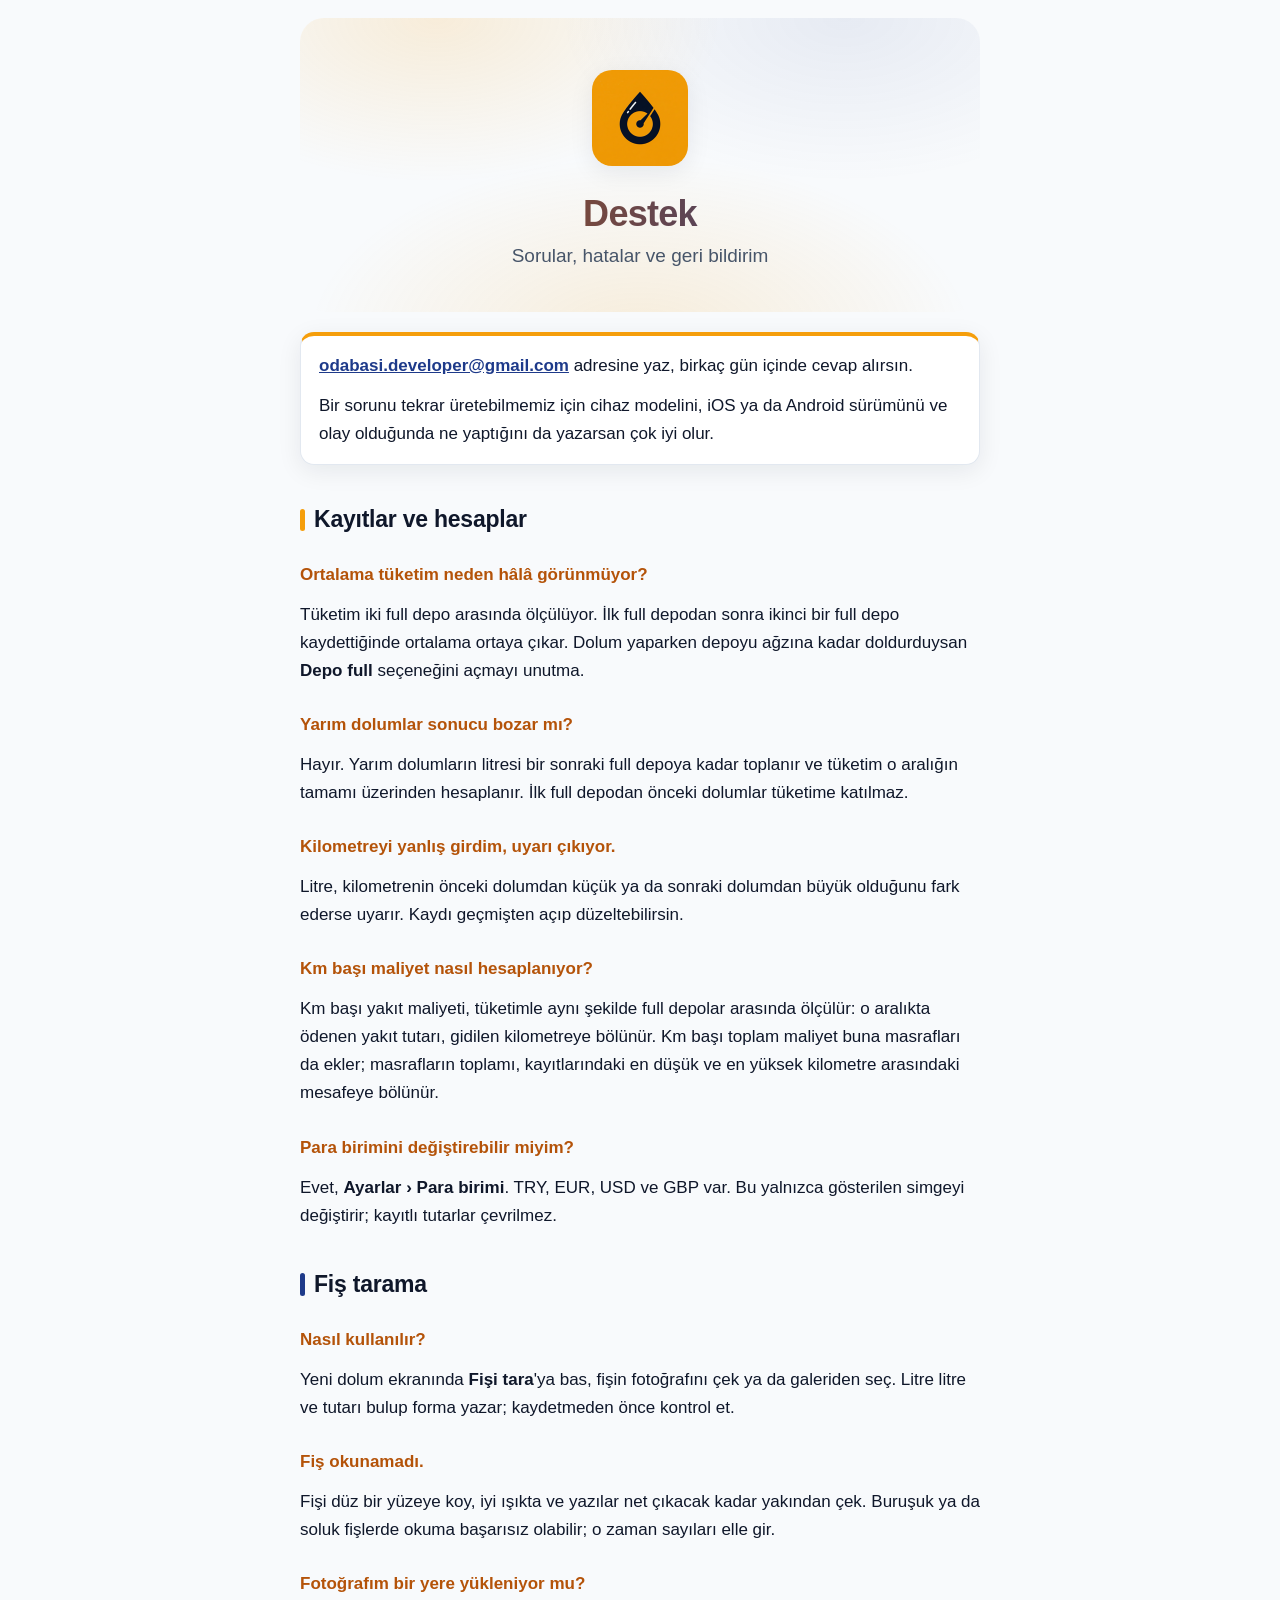
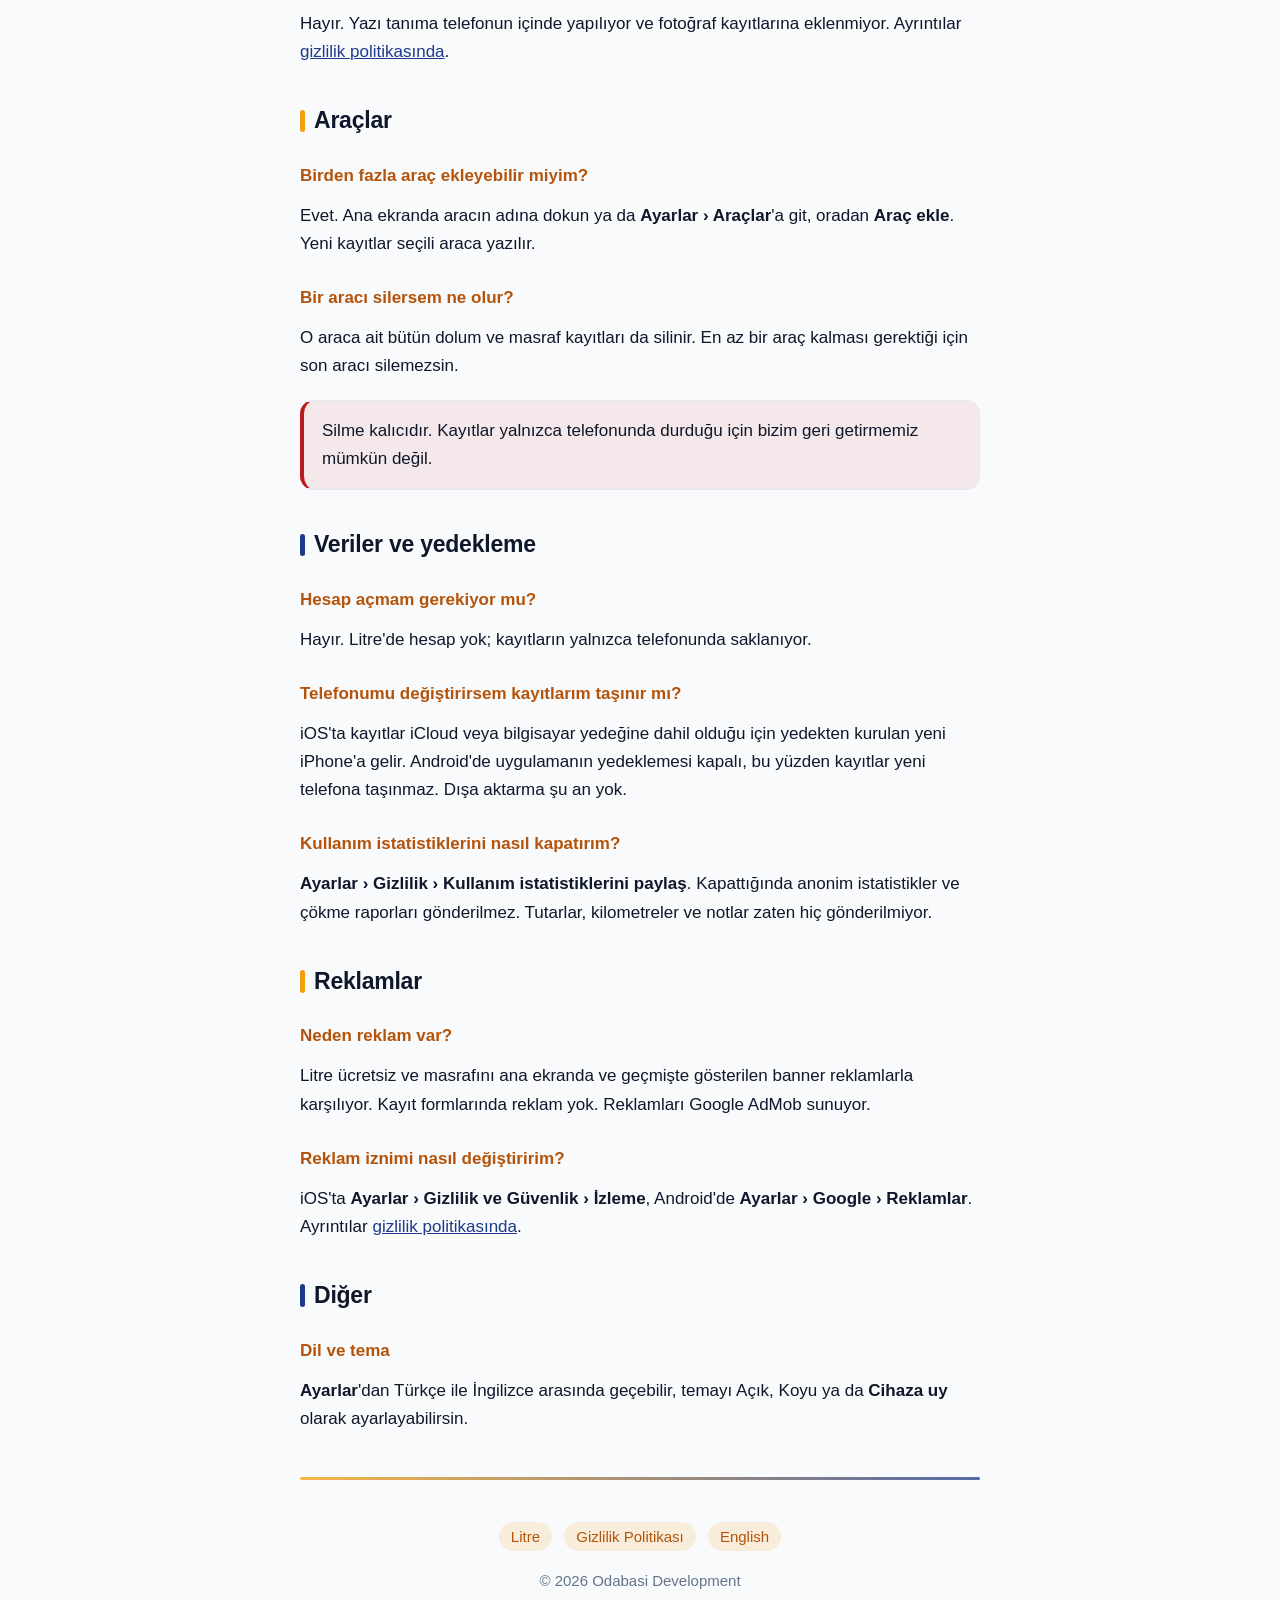
==== support/index.html @ 736e10ad "Litre website: home, privacy and support pages in Turkish and English Co-Authored-By: Claude Opus 5." ====
<!DOCTYPE html>
<html lang="tr">
<head>
<meta charset="utf-8">
<meta name="viewport" content="width=device-width, initial-scale=1">
<title>Litre — Destek</title>
<meta name="description" content="Litre için yardım ve iletişim: dolum kaydı, tüketim hesabı, fiş tarama, araçlar, yedekleme ve reklamlar.">
<link rel="icon" href="../assets/logo.png">
<link rel="stylesheet" href="../assets/style.css">
<link rel="alternate" hreflang="en" href="https://nodabasi.github.io/litre-app/en/support/">
<link rel="alternate" hreflang="tr" href="https://nodabasi.github.io/litre-app/support/">
</head>
<body>
<div class="wrap">

<header>
  <img src="../assets/logo.png" alt="Litre">
  <h1>Destek</h1>
  <p class="tagline">Sorular, hatalar ve geri bildirim</p>
</header>

<div class="contact">
  <p><a href="mailto:odabasi.developer@gmail.com">odabasi.developer@gmail.com</a>
  adresine yaz, birkaç gün içinde cevap alırsın.</p>
  <p>Bir sorunu tekrar üretebilmemiz için cihaz modelini, iOS ya da Android sürümünü ve
  olay olduğunda ne yaptığını da yazarsan çok iyi olur.</p>
</div>

<h2>Kayıtlar ve hesaplar</h2>

<h3>Ortalama tüketim neden hâlâ görünmüyor?</h3>
<p>Tüketim iki full depo arasında ölçülüyor. İlk full depodan sonra ikinci bir full
depo kaydettiğinde ortalama ortaya çıkar. Dolum yaparken depoyu ağzına kadar
doldurduysan <b>Depo full</b> seçeneğini açmayı unutma.</p>

<h3>Yarım dolumlar sonucu bozar mı?</h3>
<p>Hayır. Yarım dolumların litresi bir sonraki full depoya kadar toplanır ve tüketim o
aralığın tamamı üzerinden hesaplanır. İlk full depodan önceki dolumlar tüketime
katılmaz.</p>

<h3>Kilometreyi yanlış girdim, uyarı çıkıyor.</h3>
<p>Litre, kilometrenin önceki dolumdan küçük ya da sonraki dolumdan büyük olduğunu fark
ederse uyarır. Kaydı geçmişten açıp düzeltebilirsin.</p>

<h3>Km başı maliyet nasıl hesaplanıyor?</h3>
<p>Km başı yakıt maliyeti, tüketimle aynı şekilde full depolar arasında ölçülür: o
aralıkta ödenen yakıt tutarı, gidilen kilometreye bölünür. Km başı toplam maliyet buna
masrafları da ekler; masrafların toplamı, kayıtlarındaki en düşük ve en yüksek kilometre
arasındaki mesafeye bölünür.</p>

<h3>Para birimini değiştirebilir miyim?</h3>
<p>Evet, <b>Ayarlar › Para birimi</b>. TRY, EUR, USD ve GBP var. Bu yalnızca gösterilen
simgeyi değiştirir; kayıtlı tutarlar çevrilmez.</p>

<h2>Fiş tarama</h2>

<h3>Nasıl kullanılır?</h3>
<p>Yeni dolum ekranında <b>Fişi tara</b>'ya bas, fişin fotoğrafını çek ya da galeriden
seç. Litre litre ve tutarı bulup forma yazar; kaydetmeden önce kontrol et.</p>

<h3>Fiş okunamadı.</h3>
<p>Fişi düz bir yüzeye koy, iyi ışıkta ve yazılar net çıkacak kadar yakından çek.
Buruşuk ya da soluk fişlerde okuma başarısız olabilir; o zaman sayıları elle gir.</p>

<h3>Fotoğrafım bir yere yükleniyor mu?</h3>
<p>Hayır. Yazı tanıma telefonun içinde yapılıyor ve fotoğraf kayıtlarına eklenmiyor.
Ayrıntılar <a href="../privacy/">gizlilik politikasında</a>.</p>

<h2>Araçlar</h2>

<h3>Birden fazla araç ekleyebilir miyim?</h3>
<p>Evet. Ana ekranda aracın adına dokun ya da <b>Ayarlar › Araçlar</b>'a git, oradan
<b>Araç ekle</b>. Yeni kayıtlar seçili araca yazılır.</p>

<h3>Bir aracı silersem ne olur?</h3>
<p>O araca ait bütün dolum ve masraf kayıtları da silinir. En az bir araç kalması
gerektiği için son aracı silemezsin.</p>

<div class="notice">
  <p>Silme kalıcıdır. Kayıtlar yalnızca telefonunda durduğu için bizim geri getirmemiz
  mümkün değil.</p>
</div>

<h2>Veriler ve yedekleme</h2>

<h3>Hesap açmam gerekiyor mu?</h3>
<p>Hayır. Litre'de hesap yok; kayıtların yalnızca telefonunda saklanıyor.</p>

<h3>Telefonumu değiştirirsem kayıtlarım taşınır mı?</h3>
<p>iOS'ta kayıtlar iCloud veya bilgisayar yedeğine dahil olduğu için yedekten kurulan
yeni iPhone'a gelir. Android'de uygulamanın yedeklemesi kapalı, bu yüzden kayıtlar yeni
telefona taşınmaz. Dışa aktarma şu an yok.</p>

<h3>Kullanım istatistiklerini nasıl kapatırım?</h3>
<p><b>Ayarlar › Gizlilik › Kullanım istatistiklerini paylaş</b>. Kapattığında anonim
istatistikler ve çökme raporları gönderilmez. Tutarlar, kilometreler ve notlar zaten hiç
gönderilmiyor.</p>

<h2>Reklamlar</h2>

<h3>Neden reklam var?</h3>
<p>Litre ücretsiz ve masrafını ana ekranda ve geçmişte gösterilen banner reklamlarla
karşılıyor. Kayıt formlarında reklam yok. Reklamları Google AdMob sunuyor.</p>

<h3>Reklam iznimi nasıl değiştiririm?</h3>
<p>iOS'ta <b>Ayarlar › Gizlilik ve Güvenlik › İzleme</b>, Android'de <b>Ayarlar ›
Google › Reklamlar</b>. Ayrıntılar <a href="../privacy/#reklamlar">gizlilik
politikasında</a>.</p>

<h2>Diğer</h2>

<h3>Dil ve tema</h3>
<p><b>Ayarlar</b>'dan Türkçe ile İngilizce arasında geçebilir, temayı Açık, Koyu ya da
<b>Cihaza uy</b> olarak ayarlayabilirsin.</p>

<hr>
<footer>
  <a href="../">Litre</a>
  <a href="../privacy/">Gizlilik Politikası</a>
  <a href="../en/support/" hreflang="en">English</a>
  <div class="copyright">© 2026 Odabasi Development</div>
</footer>

</div>
</body>
</html>
---- assets/style.css ----
/* Shared stylesheet for every page. Palette mirrors the app: the amber of the
   icon on a cool near-white ground, with the icon's navy as the second colour
   and the app's red for destructive actions.

   Mobile first: the base rules target a phone, and the only media queries widen
   things for larger screens or adapt to a dark colour scheme. */

:root {
  --ink: #0f172a;
  --ink-soft: #475569;
  --ink-faint: #64748b;
  --ground: #f8fafc;
  --card: #ffffff;
  --line: #e2e8f0;

  /* Amber is too light for text on white, so text uses the app's warning tone. */
  --brand: #b45309;
  --brand-fill: #f59e0b;
  --accent: #1e3a8a;
  --green: #15803d;
  --red: #b91c1c;

  /* Same hues at low alpha, for card and badge fills. */
  --brand-tint: #f59e0b24;
  --accent-tint: #1e3a8a14;
  --green-tint: #15803d1a;
  --red-tint: #b91c1c14;

  --shadow: 0 6px 24px rgb(15 23 42 / 0.08);
}

@media (prefers-color-scheme: dark) {
  :root {
    --ink: #e2e8f0;
    --ink-soft: #cbd5e1;
    --ink-faint: #94a3b8;
    --ground: #0b1220;
    --card: #152033;
    --line: #2c3a52;

    --brand: #fbbf24;
    --brand-fill: #fbbf24;
    --accent: #93c5fd;
    --green: #4ade80;
    --red: #f87171;

    --brand-tint: #fbbf2424;
    --accent-tint: #93c5fd1f;
    --green-tint: #4ade8024;
    --red-tint: #f8717124;

    --shadow: 0 6px 24px rgb(0 0 0 / 0.35);
  }
}

* { box-sizing: border-box; }

body {
  margin: 0;
  padding: 0 18px 64px;
  background: var(--ground);
  color: var(--ink);
  font: 17px/1.65 -apple-system, BlinkMacSystemFont, "Segoe UI", Roboto, Helvetica, Arial, sans-serif;
  -webkit-text-size-adjust: 100%;
  overflow-wrap: break-word;
}

img { max-width: 100%; }

.wrap { max-width: 680px; margin: 0 auto; }

/* Header — a tinted band in the brand amber, cooled with the navy accent */

header {
  position: relative;
  margin: 18px 0 8px;
  padding: 40px 20px 32px;
  text-align: center;
  border-radius: 24px;
  background:
    radial-gradient(60% 80% at 20% 0%, var(--brand-tint), transparent 70%),
    radial-gradient(60% 80% at 80% 0%, var(--accent-tint), transparent 70%),
    radial-gradient(70% 90% at 50% 110%, var(--brand-tint), transparent 70%);
}

header img {
  width: 84px;
  height: 84px;
  border-radius: 20px;
  box-shadow: var(--shadow);
}

h1 {
  margin: 18px 0 6px;
  font-size: clamp(28px, 8vw, 36px);
  line-height: 1.15;
  letter-spacing: -0.02em;
  background: linear-gradient(100deg, var(--brand), var(--accent));
  -webkit-background-clip: text;
  background-clip: text;
  color: transparent;
}

.tagline {
  margin: 0;
  color: var(--ink-soft);
  font-size: clamp(16px, 4.4vw, 19px);
}

/* Section headings — a coloured bar alternating amber and navy */

h2 {
  position: relative;
  margin: 40px 0 12px;
  padding-left: 14px;
  font-size: clamp(20px, 5.4vw, 23px);
  line-height: 1.3;
  letter-spacing: -0.01em;
}

h2::before {
  content: "";
  position: absolute;
  left: 0;
  top: 0.16em;
  bottom: 0.16em;
  width: 5px;
  border-radius: 3px;
  background: var(--brand-fill);
}

h2:nth-of-type(even)::before { background: var(--accent); }

h3 {
  margin: 26px 0 4px;
  font-size: 17px;
  color: var(--brand);
}

p { margin: 12px 0; }

a { color: var(--accent); }

hr {
  margin: 44px 0 0;
  border: 0;
  height: 3px;
  border-radius: 2px;
  background: linear-gradient(90deg, var(--brand-fill), var(--accent));
  opacity: 0.75;
}

/* Numbered walkthrough on the landing page */

.steps {
  list-style: none;
  margin: 18px 0;
  padding: 0;
  counter-reset: step;
}

.steps li {
  position: relative;
  counter-increment: step;
  background: var(--card);
  border: 1px solid var(--line);
  border-left: 5px solid var(--brand-fill);
  border-radius: 14px;
  padding: 14px 16px 14px 56px;
  margin-bottom: 10px;
  box-shadow: var(--shadow);
}

.steps li::before {
  content: counter(step);
  position: absolute;
  left: 14px;
  top: 15px;
  width: 28px;
  height: 28px;
  border-radius: 50%;
  display: grid;
  place-items: center;
  font-size: 14px;
  font-weight: 700;
  color: var(--brand);
  background: var(--brand-tint);
}

.steps li:nth-child(even) { border-left-color: var(--accent); }
.steps li:nth-child(even)::before { color: var(--accent); background: var(--accent-tint); }

.steps b { display: block; font-size: 17px; }
.steps li:nth-child(odd) b { color: var(--brand); }
.steps li:nth-child(even) b { color: var(--accent); }

.steps span { color: var(--ink-soft); font-size: 15px; }

/* Plain bullet lists — coloured markers, alternating */

ul.plain { padding-left: 22px; }

ul.plain li { margin: 7px 0; }

ul.plain li::marker { color: var(--brand); font-size: 1.1em; }
ul.plain li:nth-child(even)::marker { color: var(--accent); }

/* Contact box */

.contact {
  background: var(--card);
  border: 1px solid var(--line);
  border-top: 4px solid var(--brand-fill);
  border-radius: 14px;
  padding: 16px 18px;
  margin: 20px 0;
  box-shadow: var(--shadow);
}

.contact p:first-child { margin-top: 0; }
.contact p:last-child { margin-bottom: 0; }
.contact a { font-weight: 600; }

/* Callout for the destructive actions people come to this site looking for */

.notice {
  background: var(--red-tint);
  border: 1px solid var(--line);
  border-left: 4px solid var(--red);
  border-radius: 14px;
  padding: 16px 18px;
  margin: 20px 0;
}

.notice p:first-child { margin-top: 0; }
.notice p:last-child { margin-bottom: 0; }

/* Effective-date line under a policy heading */

.meta {
  display: inline-block;
  margin: 6px 0 0;
  padding: 5px 12px;
  border-radius: 999px;
  background: var(--brand-tint);
  color: var(--ink-soft);
  font-size: 14px;
  line-height: 1.5;
}

/* Footer */

footer {
  margin-top: 22px;
  padding-top: 18px;
  color: var(--ink-faint);
  font-size: 15px;
  line-height: 2.2;
  text-align: center;
}

footer a {
  margin: 0 4px;
  padding: 6px 12px;
  border-radius: 999px;
  background: var(--brand-tint);
  color: var(--brand);
  text-decoration: none;
  white-space: nowrap;
}

footer a:hover { text-decoration: underline; }

footer .copyright { margin-top: 16px; line-height: 1.6; }

/* Wider screens */

@media (min-width: 560px) {
  body { padding: 0 24px 72px; }
  header { padding: 52px 24px 40px; }
  header img { width: 96px; height: 96px; }
  .steps li { padding-right: 20px; }
}
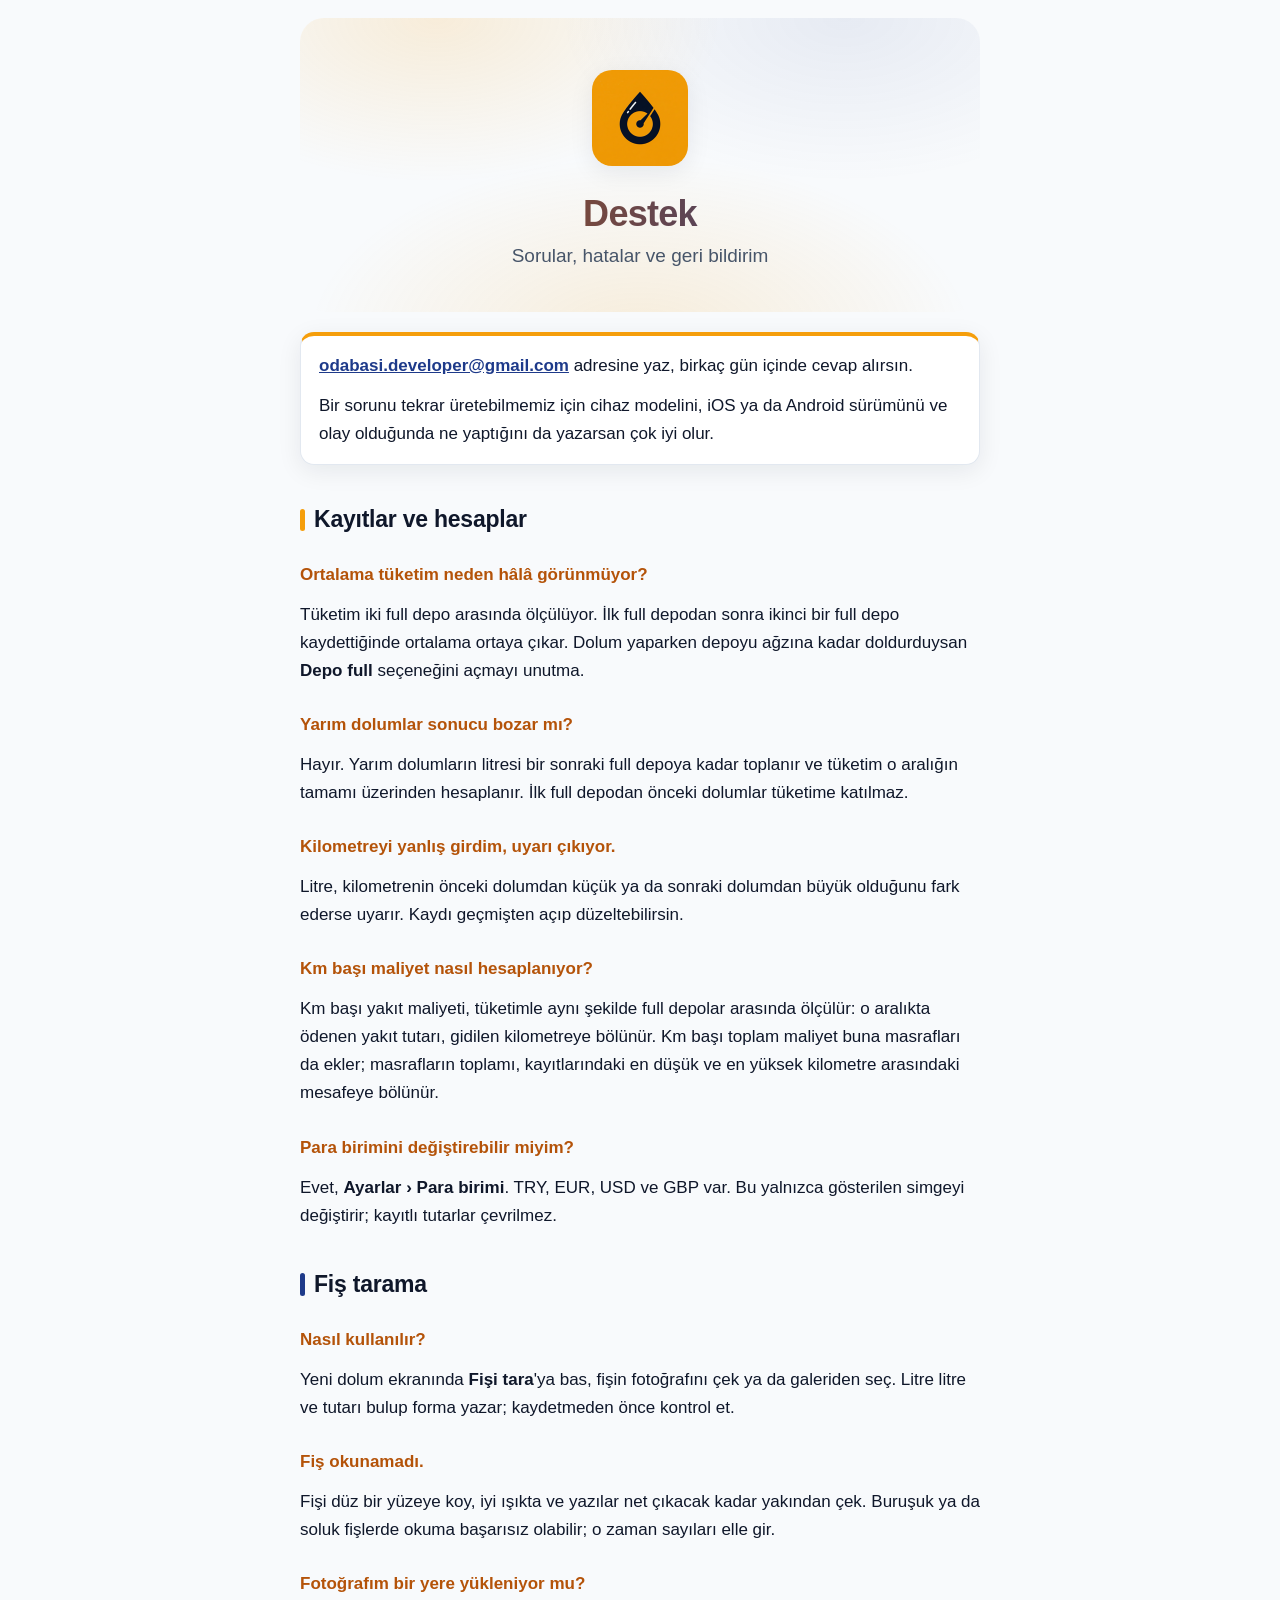
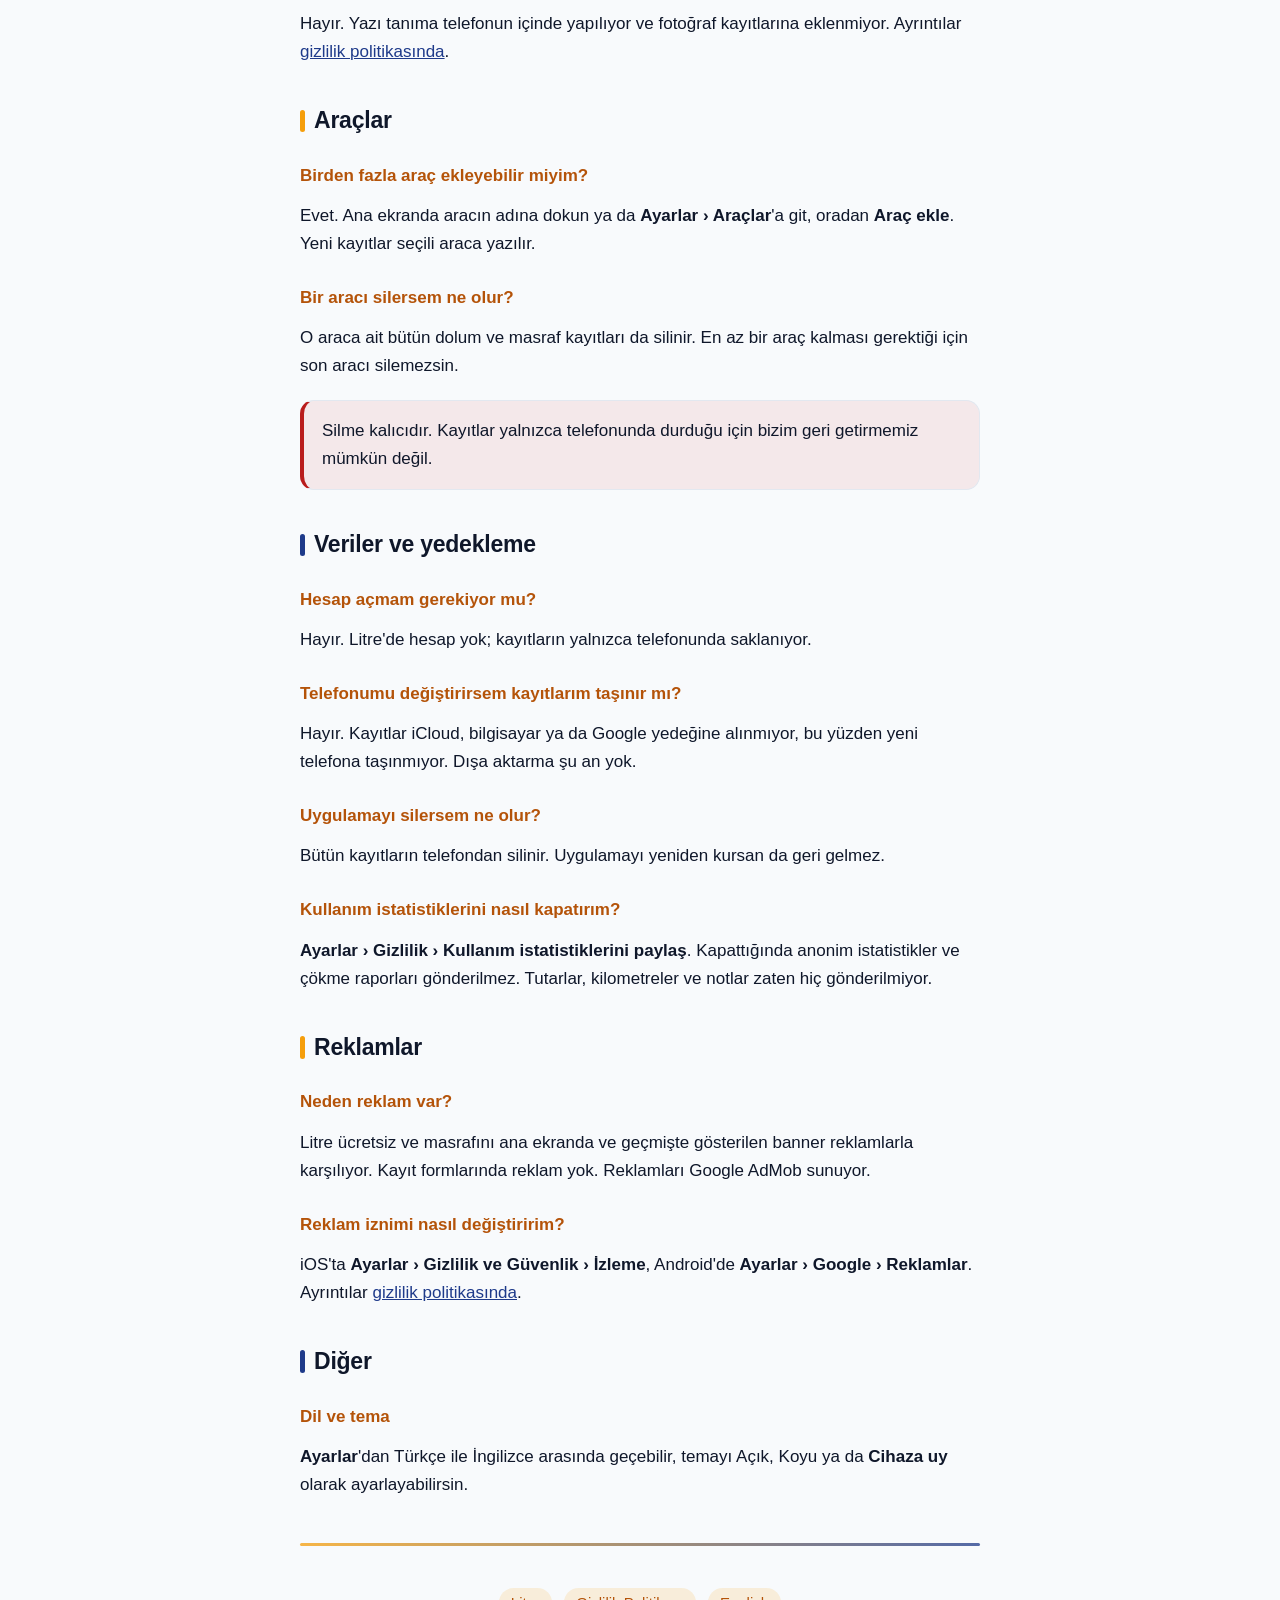
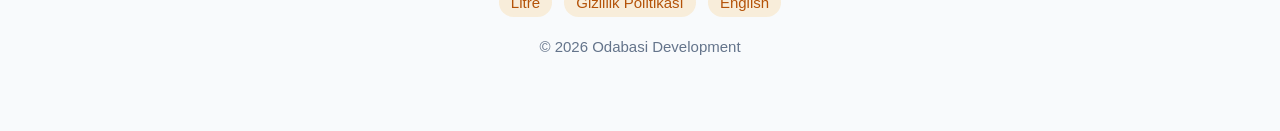
==== commit 95294d42: "State that records are deleted with the app and never backed up Co-Authored-By: Claude Opus 5.5 (1M " ====
--- a/support/index.html
+++ b/support/index.html
@@ -87,9 +87,11 @@
 <p>Hayır. Litre'de hesap yok; kayıtların yalnızca telefonunda saklanıyor.</p>
 
 <h3>Telefonumu değiştirirsem kayıtlarım taşınır mı?</h3>
-<p>iOS'ta kayıtlar iCloud veya bilgisayar yedeğine dahil olduğu için yedekten kurulan
-yeni iPhone'a gelir. Android'de uygulamanın yedeklemesi kapalı, bu yüzden kayıtlar yeni
-telefona taşınmaz. Dışa aktarma şu an yok.</p>
+<p>Hayır. Kayıtlar iCloud, bilgisayar ya da Google yedeğine alınmıyor, bu yüzden yeni
+telefona taşınmıyor. Dışa aktarma şu an yok.</p>
+
+<h3>Uygulamayı silersem ne olur?</h3>
+<p>Bütün kayıtların telefondan silinir. Uygulamayı yeniden kursan da geri gelmez.</p>
 
 <h3>Kullanım istatistiklerini nasıl kapatırım?</h3>
 <p><b>Ayarlar › Gizlilik › Kullanım istatistiklerini paylaş</b>. Kapattığında anonim
